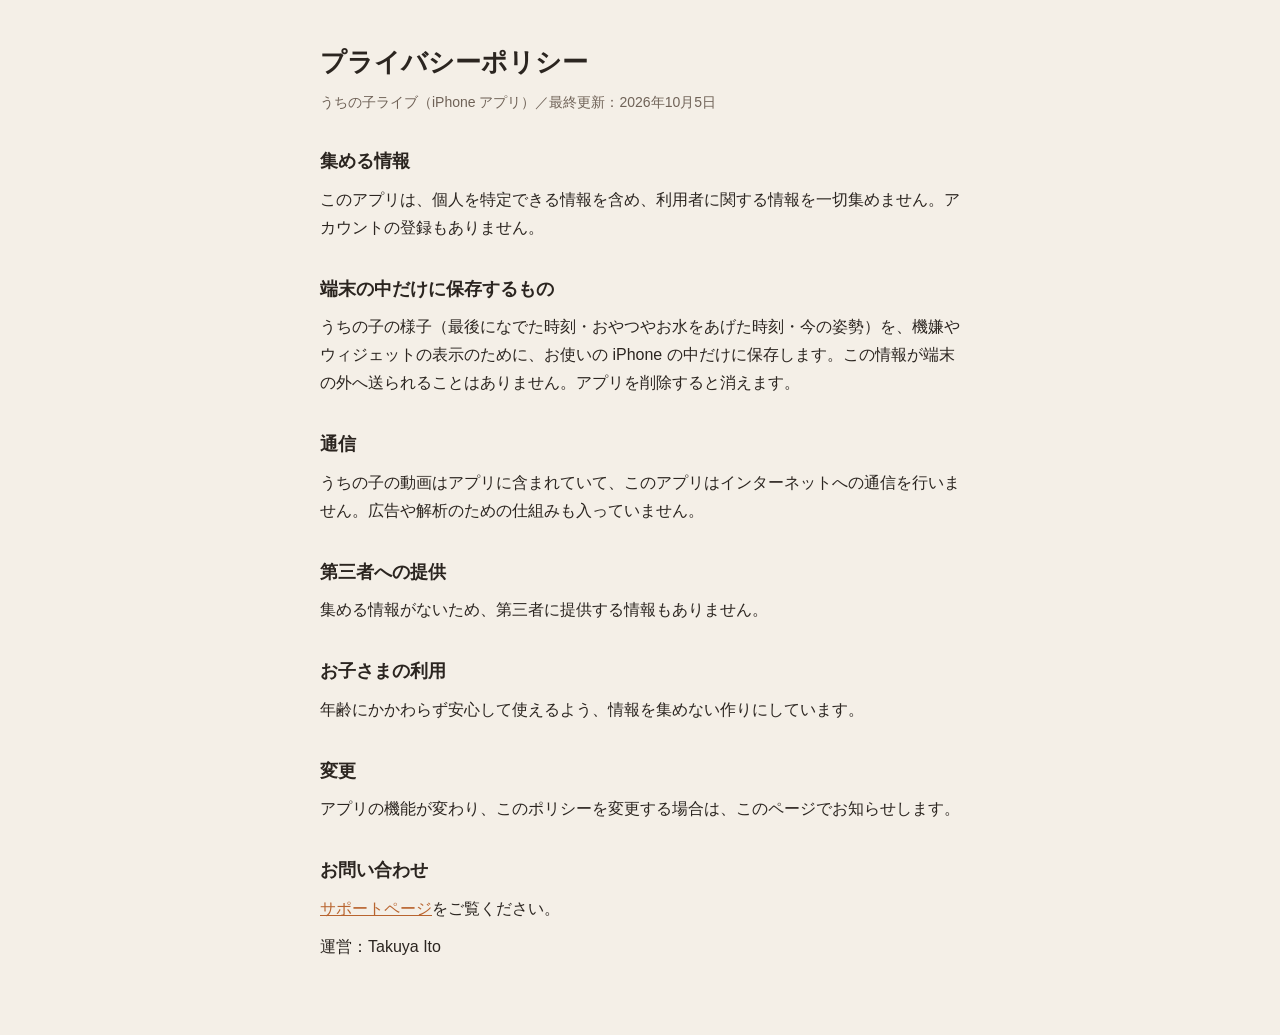
==== privacy.html @ 37bca7fc "プライバシーポリシーとサポートのページ・アプリ本体の更新（機嫌・不具合修正） Co-Authored-By: Claude Opus 5.5 <noreply@anthropic.com>" ====
<!doctype html>
<html lang="ja">
<meta charset="utf-8">
<meta name="viewport" content="width=device-width,initial-scale=1">
<title>プライバシーポリシー｜うちの子ライブ</title>
<link rel="stylesheet" href="_base.css">
<main>
  <h1>プライバシーポリシー</h1>
  <p class="sub">うちの子ライブ（iPhone アプリ）／最終更新：2026年10月5日</p>

  <h2>集める情報</h2>
  <p>このアプリは、個人を特定できる情報を含め、利用者に関する情報を一切集めません。アカウントの登録もありません。</p>

  <h2>端末の中だけに保存するもの</h2>
  <p>うちの子の様子（最後になでた時刻・おやつやお水をあげた時刻・今の姿勢）を、機嫌やウィジェットの表示のために、お使いの iPhone の中だけに保存します。この情報が端末の外へ送られることはありません。アプリを削除すると消えます。</p>

  <h2>通信</h2>
  <p>うちの子の動画はアプリに含まれていて、このアプリはインターネットへの通信を行いません。広告や解析のための仕組みも入っていません。</p>

  <h2>第三者への提供</h2>
  <p>集める情報がないため、第三者に提供する情報もありません。</p>

  <h2>お子さまの利用</h2>
  <p>年齢にかかわらず安心して使えるよう、情報を集めない作りにしています。</p>

  <h2>変更</h2>
  <p>アプリの機能が変わり、このポリシーを変更する場合は、このページでお知らせします。</p>

  <h2>お問い合わせ</h2>
  <p><a href="support.html">サポートページ</a>をご覧ください。</p>
  <p>運営：Takuya Ito</p>
</main>
---- _base.css ----
:root{--bg:#f4efe7;--panel:#fffdf9;--ink:#2b2520;--sub:#6f6257;--line:#e6dccf;--accent:#b8642f;color-scheme:light}
@media (prefers-color-scheme:dark){:root{--bg:#1c1916;--panel:#26221e;--ink:#f2ece4;--sub:#ab9f93;--line:#3b352f;--accent:#e08b52;color-scheme:dark}}
*{box-sizing:border-box}
body{margin:0;background:var(--bg);color:var(--ink);font-family:-apple-system,BlinkMacSystemFont,"Hiragino Sans","Noto Sans JP",sans-serif;line-height:1.75;font-size:16px}
main{max-width:680px;margin:0 auto;padding-block:40px 64px;padding-inline:20px}
h1{font-family:"Hiragino Maru Gothic ProN","Hiragino Sans",sans-serif;font-size:26px;margin:0 0 4px;text-wrap:balance}
h2{font-size:18px;margin:32px 0 8px}
p,li{margin:0 0 10px}
.sub{color:var(--sub);font-size:14px;margin-bottom:28px}
a{color:var(--accent)}
.card{background:var(--panel);border:1px solid var(--line);border-radius:14px;padding:16px 18px;margin:12px 0}
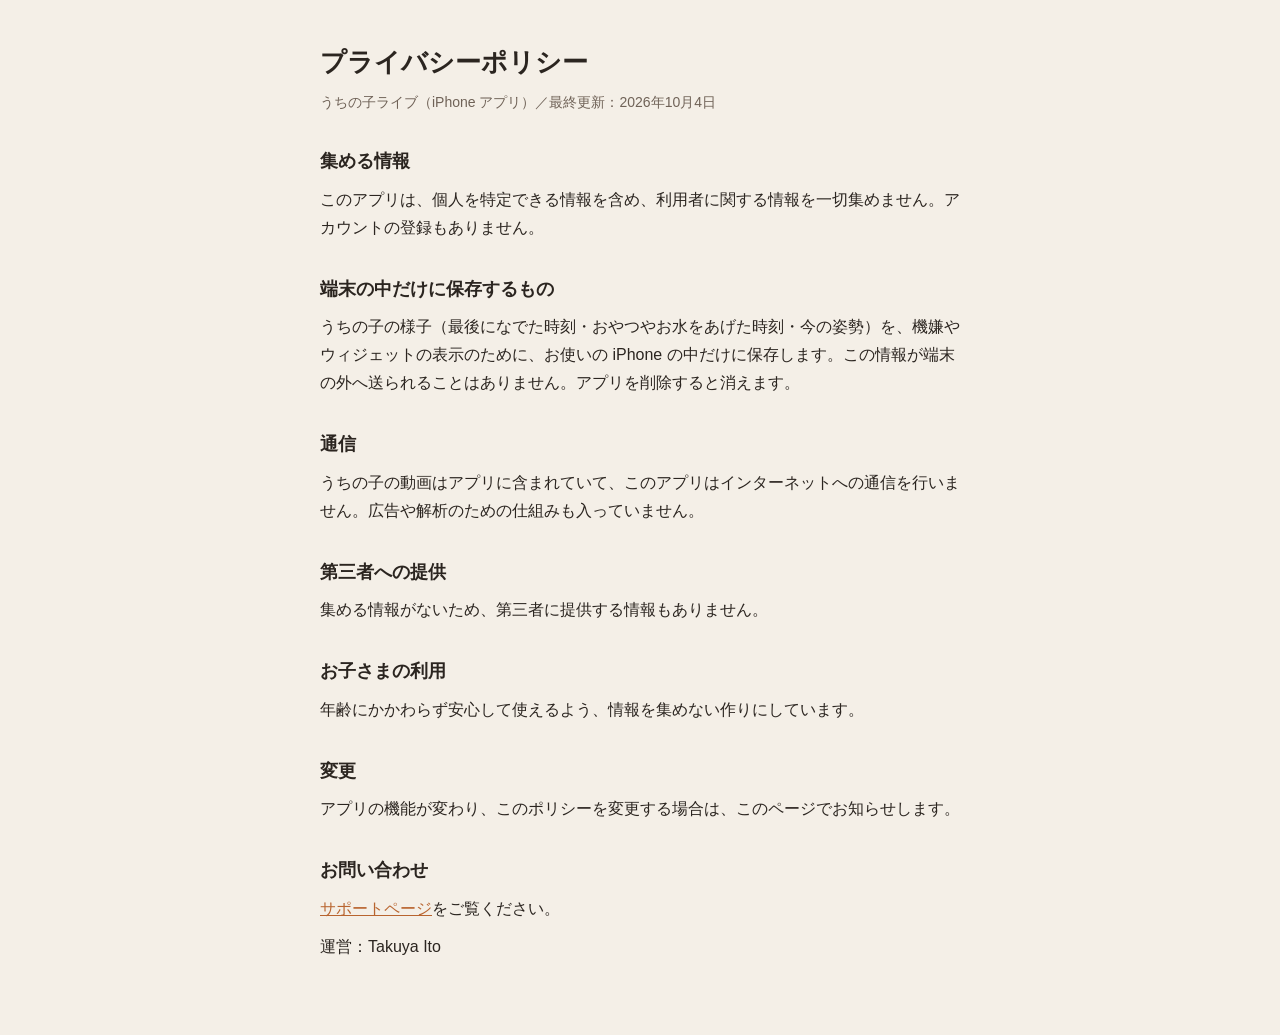
==== commit 50227cbb: "サポート: サンプルの犬ハニのアプリだとわかる説明に・プライバシーポリシーの日付 Co-Authored-By: Claude Opus 5.5 <noreply@anthropic.com>" ====
--- a/privacy.html
+++ b/privacy.html
@@ -6,7 +6,7 @@
 <link rel="stylesheet" href="_base.css">
 <main>
   <h1>プライバシーポリシー</h1>
-  <p class="sub">うちの子ライブ（iPhone アプリ）／最終更新：2026年10月5日</p>
+  <p class="sub">うちの子ライブ（iPhone アプリ）／最終更新：2026年10月4日</p>
 
   <h2>集める情報</h2>
   <p>このアプリは、個人を特定できる情報を含め、利用者に関する情報を一切集めません。アカウントの登録もありません。</p>
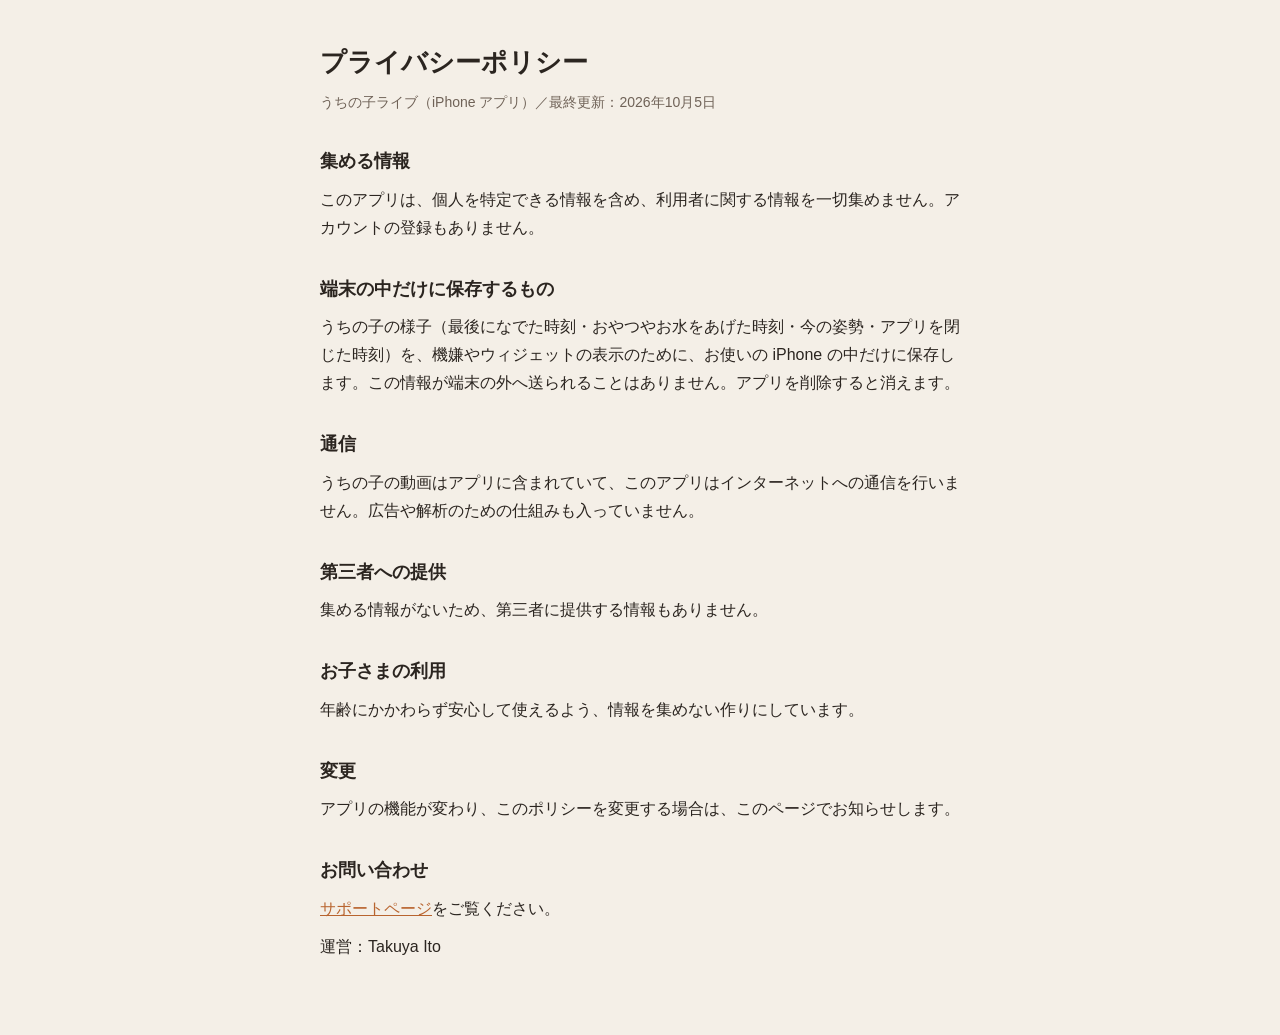
==== commit 907108e9: "サポート・プライバシー: 1.1 に合わせる（ウィジェットの説明・機嫌のメダル・問い合わせをフォームに・保存する項目にアプリを閉じた時刻・更新日） Co-Authored-By: Claude Opu" ====
--- a/privacy.html
+++ b/privacy.html
@@ -6,13 +6,13 @@
 <link rel="stylesheet" href="_base.css">
 <main>
   <h1>プライバシーポリシー</h1>
-  <p class="sub">うちの子ライブ（iPhone アプリ）／最終更新：2026年10月4日</p>
+  <p class="sub">うちの子ライブ（iPhone アプリ）／最終更新：2026年10月5日</p>
 
   <h2>集める情報</h2>
   <p>このアプリは、個人を特定できる情報を含め、利用者に関する情報を一切集めません。アカウントの登録もありません。</p>
 
   <h2>端末の中だけに保存するもの</h2>
-  <p>うちの子の様子（最後になでた時刻・おやつやお水をあげた時刻・今の姿勢）を、機嫌やウィジェットの表示のために、お使いの iPhone の中だけに保存します。この情報が端末の外へ送られることはありません。アプリを削除すると消えます。</p>
+  <p>うちの子の様子（最後になでた時刻・おやつやお水をあげた時刻・今の姿勢・アプリを閉じた時刻）を、機嫌やウィジェットの表示のために、お使いの iPhone の中だけに保存します。この情報が端末の外へ送られることはありません。アプリを削除すると消えます。</p>
 
   <h2>通信</h2>
   <p>うちの子の動画はアプリに含まれていて、このアプリはインターネットへの通信を行いません。広告や解析のための仕組みも入っていません。</p>
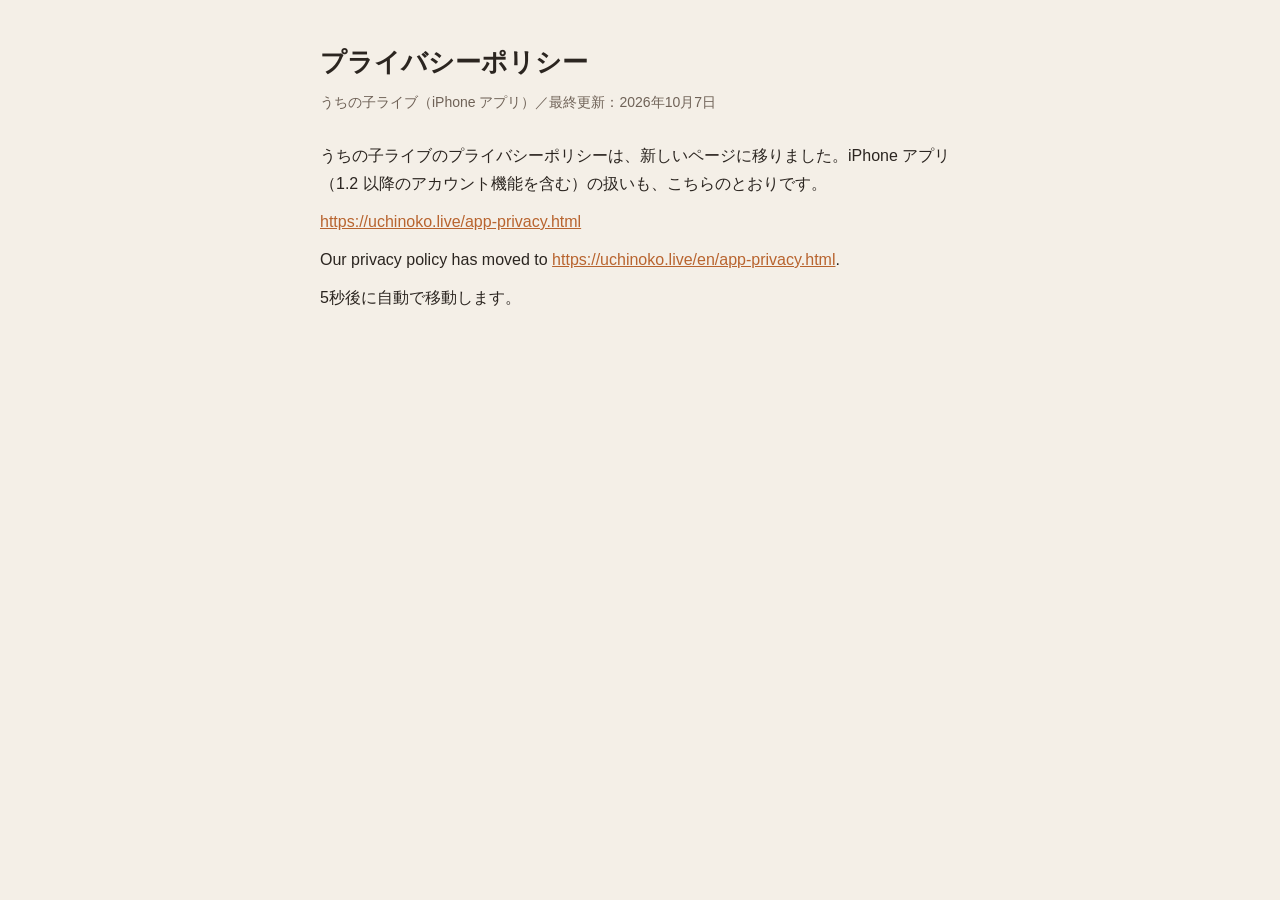
==== commit 654c0c47: "プライバシーポリシー: uchinoko.live の新しいページへ案内（1.2 のアカウント機能に合わせる） Co-Authored-By: Claude Opus 5.5 <noreply@ant" ====
--- a/privacy.html
+++ b/privacy.html
@@ -3,30 +3,14 @@
 <meta charset="utf-8">
 <meta name="viewport" content="width=device-width,initial-scale=1">
 <title>プライバシーポリシー｜うちの子ライブ</title>
+<link rel="canonical" href="https://uchinoko.live/app-privacy.html">
+<meta http-equiv="refresh" content="5; url=https://uchinoko.live/app-privacy.html">
 <link rel="stylesheet" href="_base.css">
 <main>
   <h1>プライバシーポリシー</h1>
-  <p class="sub">うちの子ライブ（iPhone アプリ）／最終更新：2026年10月5日</p>
-
-  <h2>集める情報</h2>
-  <p>このアプリは、個人を特定できる情報を含め、利用者に関する情報を一切集めません。アカウントの登録もありません。</p>
-
-  <h2>端末の中だけに保存するもの</h2>
-  <p>うちの子の様子（最後になでた時刻・おやつやお水をあげた時刻・今の姿勢・アプリを閉じた時刻）を、機嫌やウィジェットの表示のために、お使いの iPhone の中だけに保存します。この情報が端末の外へ送られることはありません。アプリを削除すると消えます。</p>
-
-  <h2>通信</h2>
-  <p>うちの子の動画はアプリに含まれていて、このアプリはインターネットへの通信を行いません。広告や解析のための仕組みも入っていません。</p>
-
-  <h2>第三者への提供</h2>
-  <p>集める情報がないため、第三者に提供する情報もありません。</p>
-
-  <h2>お子さまの利用</h2>
-  <p>年齢にかかわらず安心して使えるよう、情報を集めない作りにしています。</p>
-
-  <h2>変更</h2>
-  <p>アプリの機能が変わり、このポリシーを変更する場合は、このページでお知らせします。</p>
-
-  <h2>お問い合わせ</h2>
-  <p><a href="support.html">サポートページ</a>をご覧ください。</p>
-  <p>運営：Takuya Ito</p>
+  <p class="sub">うちの子ライブ（iPhone アプリ）／最終更新：2026年10月7日</p>
+  <p>うちの子ライブのプライバシーポリシーは、新しいページに移りました。iPhone アプリ（1.2 以降のアカウント機能を含む）の扱いも、こちらのとおりです。</p>
+  <p><a href="https://uchinoko.live/app-privacy.html">https://uchinoko.live/app-privacy.html</a></p>
+  <p lang="en">Our privacy policy has moved to <a href="https://uchinoko.live/en/app-privacy.html">https://uchinoko.live/en/app-privacy.html</a>.</p>
+  <p>5秒後に自動で移動します。</p>
 </main>
